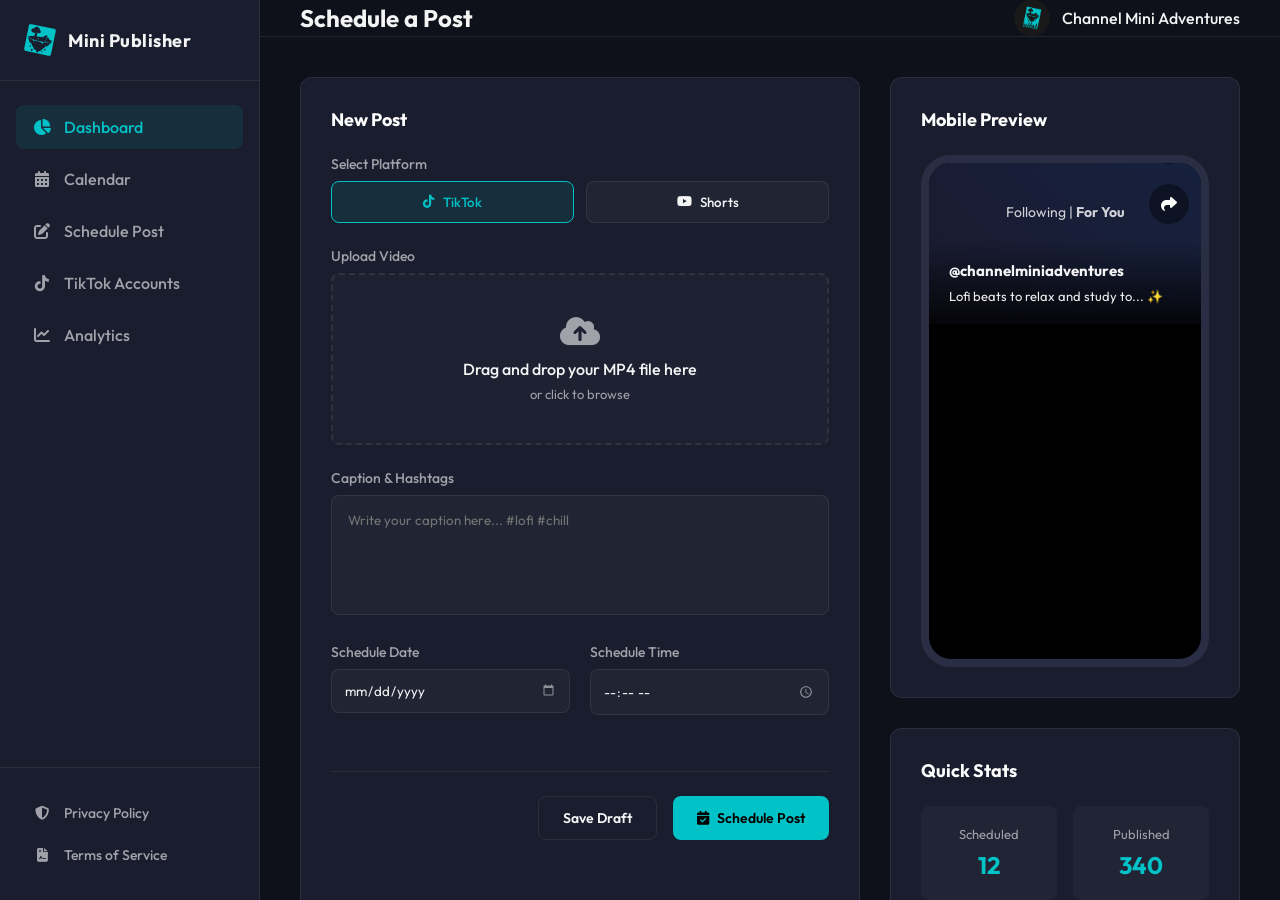
==== dashboard.html @ 5056a3d9 "Add fake login page for demonstration" ====
<!DOCTYPE html>
<html lang="en">
<head>
    <meta charset="UTF-8">
    <meta name="viewport" content="width=device-width, initial-scale=1.0">
    <title>Mini Publisher - Dashboard</title>
    <link rel="stylesheet" href="style.css">
    <link rel="preconnect" href="https://fonts.googleapis.com">
    <link rel="preconnect" href="https://fonts.gstatic.com" crossorigin>
    <link href="https://fonts.googleapis.com/css2?family=Outfit:wght@300;400;500;600;700&display=swap" rel="stylesheet">
    <link rel="stylesheet" href="https://cdnjs.cloudflare.com/ajax/libs/font-awesome/6.4.0/css/all.min.css">
    <link rel="icon" type="image/svg+xml" href="favicon.svg">
</head>
<body>
    <div class="app-container">
        <!-- Sidebar -->
        <aside class="sidebar">
            <div class="logo-area">
                <img src="favicon.svg" alt="Mini Publisher Logo" class="logo-img">
                <span class="logo-text">Mini Publisher</span>
            </div>
            
            <nav class="main-nav">
                <a href="#" class="nav-item active"><i class="fa-solid fa-chart-pie"></i> Dashboard</a>
                <a href="#" class="nav-item"><i class="fa-solid fa-calendar-days"></i> Calendar</a>
                <a href="#" class="nav-item"><i class="fa-solid fa-pen-to-square"></i> Schedule Post</a>
                <a href="#" class="nav-item"><i class="fa-brands fa-tiktok"></i> TikTok Accounts</a>
                <a href="#" class="nav-item"><i class="fa-solid fa-chart-line"></i> Analytics</a>
            </nav>

            <div class="sidebar-footer">
                <a href="privacy.html" class="nav-item footer-link"><i class="fa-solid fa-shield-halved"></i> Privacy Policy</a>
                <a href="terms.html" class="nav-item footer-link"><i class="fa-solid fa-file-contract"></i> Terms of Service</a>
            </div>
        </aside>

        <!-- Main Content -->
        <main class="main-content">
            <header class="topbar">
                <h2>Schedule a Post</h2>
                <div class="user-profile">
                    <img src="profile.png" alt="Channel Mini Adventures" class="avatar-img">
                    <span>Channel Mini Adventures</span>
                </div>
            </header>

            <div class="dashboard-grid">
                <!-- Post Composer -->
                <div class="card composer-card">
                    <h3>New Post</h3>
                    <form class="post-form">
                        <div class="form-group">
                            <label>Select Platform</label>
                            <div class="platform-selector">
                                <button type="button" class="platform-btn active"><i class="fa-brands fa-tiktok"></i> TikTok</button>
                                <button type="button" class="platform-btn"><i class="fa-brands fa-youtube"></i> Shorts</button>
                            </div>
                        </div>

                        <div class="form-group">
                            <label>Upload Video</label>
                            <div class="upload-area">
                                <i class="fa-solid fa-cloud-arrow-up"></i>
                                <p>Drag and drop your MP4 file here</p>
                                <span>or click to browse</span>
                            </div>
                        </div>

                        <div class="form-group">
                            <label>Caption & Hashtags</label>
                            <textarea placeholder="Write your caption here... #lofi #chill"></textarea>
                        </div>

                        <div class="form-row">
                            <div class="form-group half">
                                <label>Schedule Date</label>
                                <input type="date">
                            </div>
                            <div class="form-group half">
                                <label>Schedule Time</label>
                                <input type="time">
                            </div>
                        </div>

                        <div class="form-actions">
                            <button type="button" class="btn btn-secondary">Save Draft</button>
                            <button type="button" class="btn btn-primary"><i class="fa-solid fa-calendar-check"></i> Schedule Post</button>
                        </div>
                    </form>
                </div>

                <!-- Right Column (Preview & Stats) -->
                <div class="right-col">
                    <div class="card preview-card">
                        <h3>Mobile Preview</h3>
                        <div class="phone-mockup">
                            <div class="phone-screen">
                                <div class="tiktok-ui-placeholder">
                                    <div class="tt-header">Following | <b>For You</b></div>
                                    <div class="tt-side-actions">
                                        <div class="action-btn"><i class="fa-solid fa-heart"></i></div>
                                        <div class="action-btn"><i class="fa-solid fa-comment"></i></div>
                                        <div class="action-btn"><i class="fa-solid fa-bookmark"></i></div>
                                        <div class="action-btn"><i class="fa-solid fa-share"></i></div>
                                    </div>
                                    <div class="tt-bottom-info">
                                        <h4>@channelminiadventures</h4>
                                        <p>Lofi beats to relax and study to... ✨</p>
                                    </div>
                                </div>
                            </div>
                        </div>
                    </div>

                    <div class="card stats-card">
                        <h3>Quick Stats</h3>
                        <div class="stat-row">
                            <div class="stat-box">
                                <span>Scheduled</span>
                                <b>12</b>
                            </div>
                            <div class="stat-box">
                                <span>Published</span>
                                <b>340</b>
                            </div>
                        </div>
                    </div>
                </div>
            </div>
        </main>
    </div>
</body>
</html>
---- style.css ----
:root {
    --primary: #00c2c7;
    --primary-hover: #00a0a5;
    --bg-dark: #0f111a;
    --bg-card: #1a1d2d;
    --text-main: #f4f4f5;
    --text-muted: #a1a1aa;
    --border: rgba(255, 255, 255, 0.08);
}

* {
    margin: 0;
    padding: 0;
    box-sizing: border-box;
    font-family: 'Outfit', sans-serif;
}

body {
    background-color: var(--bg-dark);
    color: var(--text-main);
    min-height: 100vh;
}

.app-container {
    display: flex;
    height: 100vh;
}

/* Sidebar */
.sidebar {
    width: 260px;
    background-color: var(--bg-card);
    border-right: 1px solid var(--border);
    display: flex;
    flex-direction: column;
}

.logo-area {
    padding: 24px;
    display: flex;
    align-items: center;
    gap: 12px;
    border-bottom: 1px solid var(--border);
}

.logo-img {
    width: 32px;
    height: 32px;
    border-radius: 8px;
    object-fit: contain;
}

.logo-text {
    font-size: 18px;
    font-weight: 700;
    letter-spacing: 0.5px;
}

.main-nav {
    padding: 24px 16px;
    display: flex;
    flex-direction: column;
    gap: 8px;
    flex: 1;
}

.nav-item {
    display: flex;
    align-items: center;
    gap: 12px;
    padding: 12px 16px;
    color: var(--text-muted);
    text-decoration: none;
    border-radius: 8px;
    font-weight: 500;
    transition: all 0.2s ease;
}

.nav-item:hover, .nav-item.active {
    background: rgba(0, 194, 199, 0.1);
    color: var(--primary);
}

.nav-item i {
    width: 20px;
    text-align: center;
}

.sidebar-footer {
    padding: 24px 16px;
    border-top: 1px solid var(--border);
}

.footer-link {
    font-size: 14px;
}

/* Main Content */
.main-content {
    flex: 1;
    display: flex;
    flex-direction: column;
    overflow-y: auto;
}

.topbar {
    height: 80px;
    border-bottom: 1px solid var(--border);
    display: flex;
    align-items: center;
    justify-content: space-between;
    padding: 0 40px;
}

.user-profile {
    display: flex;
    align-items: center;
    gap: 12px;
    font-weight: 500;
}

.avatar-img {
    width: 36px;
    height: 36px;
    border-radius: 50%;
    object-fit: cover;
}

.dashboard-grid {
    padding: 40px;
    display: grid;
    grid-template-columns: 1fr 350px;
    gap: 30px;
    max-width: 1400px;
}

.card {
    background: var(--bg-card);
    border: 1px solid var(--border);
    border-radius: 12px;
    padding: 30px;
}

.card h3 {
    margin-bottom: 24px;
    font-size: 18px;
    color: #fff;
}

/* Form Styles */
.form-group {
    margin-bottom: 24px;
}

.form-group label {
    display: block;
    margin-bottom: 8px;
    font-size: 14px;
    color: var(--text-muted);
    font-weight: 500;
}

.platform-selector {
    display: flex;
    gap: 12px;
}

.platform-btn {
    flex: 1;
    background: rgba(255,255,255,0.03);
    border: 1px solid var(--border);
    padding: 12px;
    border-radius: 8px;
    color: var(--text-main);
    cursor: pointer;
    font-family: inherit;
    font-weight: 500;
    display: flex;
    align-items: center;
    justify-content: center;
    gap: 8px;
    transition: all 0.2s;
}

.platform-btn.active {
    border-color: var(--primary);
    background: rgba(0, 194, 199, 0.1);
    color: var(--primary);
}

.upload-area {
    border: 2px dashed var(--border);
    border-radius: 8px;
    padding: 40px;
    text-align: center;
    background: rgba(255,255,255,0.02);
    cursor: pointer;
    transition: border-color 0.2s;
}

.upload-area:hover {
    border-color: var(--primary);
}

.upload-area i {
    font-size: 32px;
    color: var(--text-muted);
    margin-bottom: 12px;
}

.upload-area p {
    font-weight: 500;
    margin-bottom: 4px;
}

.upload-area span {
    font-size: 13px;
    color: var(--text-muted);
}

textarea {
    width: 100%;
    height: 120px;
    background: rgba(255,255,255,0.03);
    border: 1px solid var(--border);
    border-radius: 8px;
    padding: 16px;
    color: var(--text-main);
    font-family: inherit;
    resize: none;
}

textarea:focus, input:focus {
    outline: none;
    border-color: var(--primary);
}

.form-row {
    display: flex;
    gap: 20px;
}

.form-group.half {
    flex: 1;
}

input[type="date"], input[type="time"] {
    width: 100%;
    background: rgba(255,255,255,0.03);
    border: 1px solid var(--border);
    border-radius: 8px;
    padding: 12px;
    color: var(--text-main);
    font-family: inherit;
}

input[type="date"]::-webkit-calendar-picker-indicator,
input[type="time"]::-webkit-calendar-picker-indicator {
    filter: invert(1);
    opacity: 0.5;
    cursor: pointer;
}

.form-actions {
    display: flex;
    justify-content: flex-end;
    gap: 16px;
    margin-top: 32px;
    border-top: 1px solid var(--border);
    padding-top: 24px;
}

.btn {
    padding: 12px 24px;
    border-radius: 8px;
    font-family: inherit;
    font-weight: 600;
    cursor: pointer;
    border: none;
    display: flex;
    align-items: center;
    gap: 8px;
    font-size: 14px;
    transition: all 0.2s;
}

.btn-secondary {
    background: transparent;
    border: 1px solid var(--border);
    color: var(--text-main);
}

.btn-secondary:hover {
    background: rgba(255,255,255,0.05);
}

.btn-primary {
    background: var(--primary);
    color: #000;
}

.btn-primary:hover {
    background: var(--primary-hover);
}

/* Right Column */
.right-col {
    display: flex;
    flex-direction: column;
    gap: 30px;
}

.phone-mockup {
    width: 100%;
    aspect-ratio: 9/16;
    background: #000;
    border-radius: 30px;
    border: 8px solid #2a2e45;
    position: relative;
    overflow: hidden;
}

.tiktok-ui-placeholder {
    height: 100%;
    background: linear-gradient(45deg, #1a1a2e, #16213e);
    position: relative;
    display: flex;
    flex-direction: column;
    justify-content: space-between;
}

.tt-header {
    text-align: center;
    padding: 40px 20px 20px;
    color: #fff;
    font-size: 14px;
    opacity: 0.8;
}

.tt-side-actions {
    position: absolute;
    right: 12px;
    bottom: 100px;
    display: flex;
    flex-direction: column;
    gap: 20px;
}

.action-btn {
    width: 40px;
    height: 40px;
    background: rgba(0,0,0,0.4);
    border-radius: 50%;
    display: flex;
    align-items: center;
    justify-content: center;
    color: #fff;
}

.tt-bottom-info {
    padding: 20px;
    background: linear-gradient(transparent, rgba(0,0,0,0.8));
}

.tt-bottom-info h4 {
    margin-bottom: 8px;
    font-size: 15px;
}

.tt-bottom-info p {
    font-size: 13px;
    color: #eee;
}

.stat-row {
    display: flex;
    gap: 16px;
}

.stat-box {
    flex: 1;
    background: rgba(255,255,255,0.03);
    padding: 20px;
    border-radius: 8px;
    text-align: center;
}

.stat-box span {
    display: block;
    font-size: 13px;
    color: var(--text-muted);
    margin-bottom: 8px;
}

.stat-box b {
    font-size: 24px;
    color: var(--primary);
}

/* Legal Pages */
.doc-container {
    max-width: 800px;
    margin: 40px auto;
}

.doc-container h1 { color: var(--primary); margin-bottom: 24px; }
.doc-container h2 { margin: 32px 0 16px; color: #fff; }
.doc-container p, .doc-container li { color: var(--text-muted); line-height: 1.6; margin-bottom: 16px; }
.doc-container ul { padding-left: 24px; }
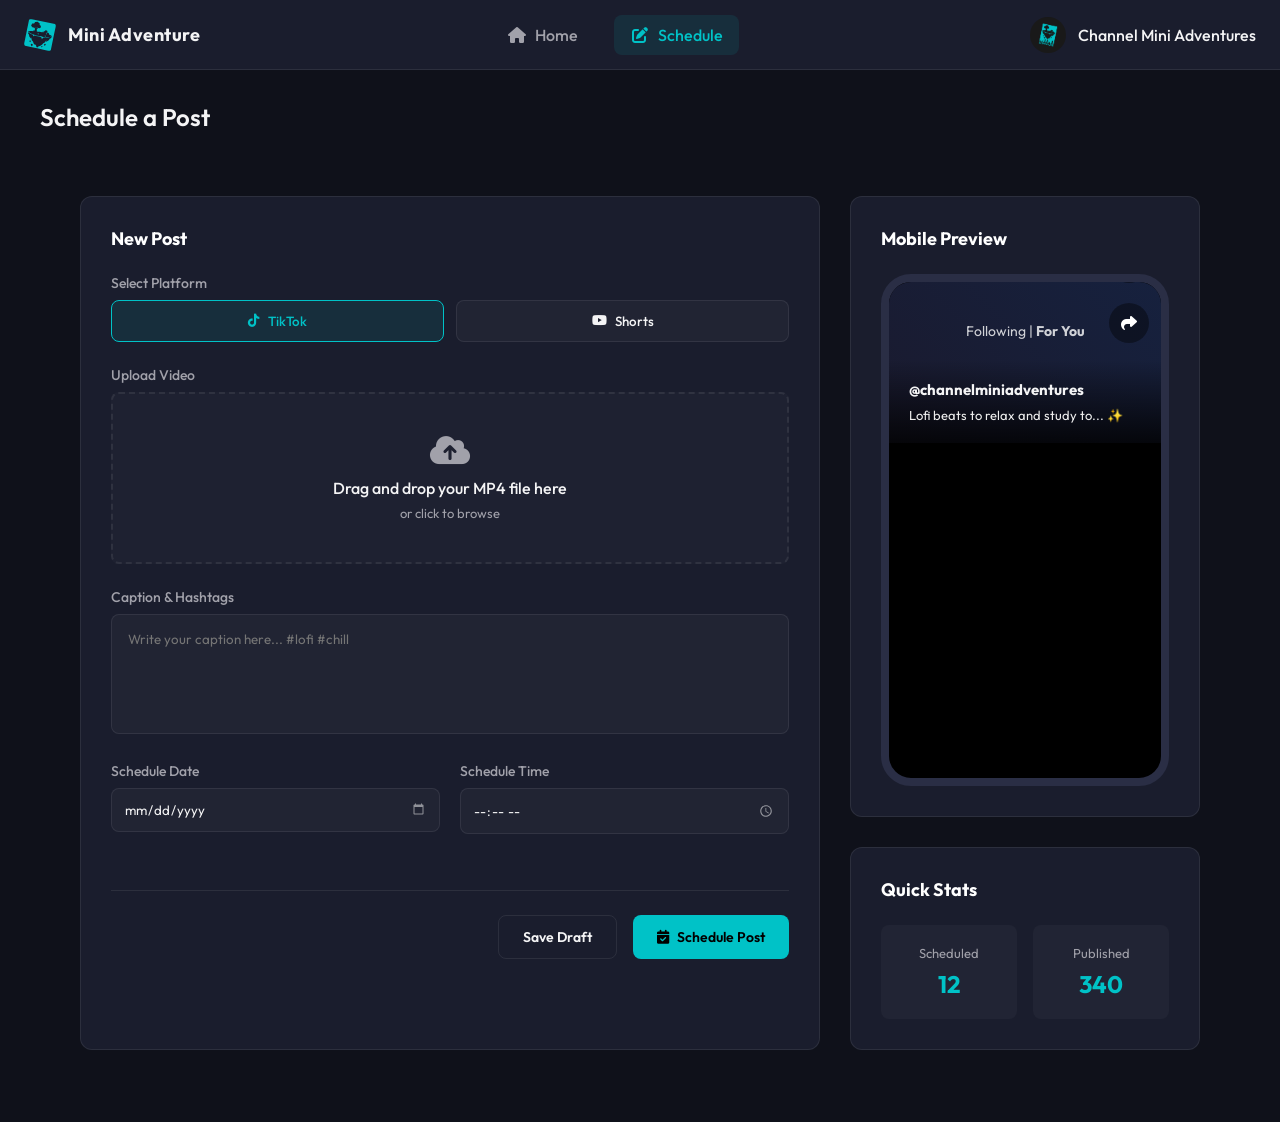
==== commit ddb9c681: "Add internal welcome screen and top header layout" ====
--- a/dashboard.html
+++ b/dashboard.html
@@ -12,36 +12,29 @@
     <link rel="icon" type="image/svg+xml" href="favicon.svg">
 </head>
 <body>
-    <div class="app-container">
-        <!-- Sidebar -->
-        <aside class="sidebar">
-            <div class="logo-area">
-                <img src="favicon.svg" alt="Mini Publisher Logo" class="logo-img">
-                <span class="logo-text">Mini Publisher</span>
+    <!-- Top Header Navigation -->
+    <header class="app-header">
+        <div class="header-logo">
+            <img src="favicon.svg" alt="Mini Publisher Logo" class="logo-img">
+            <span class="logo-text">Mini Adventure</span>
+        </div>
+        <nav class="header-nav">
+            <a href="index.html" class="nav-item"><i class="fa-solid fa-house"></i> Home</a>
+            <a href="dashboard.html" class="nav-item active"><i class="fa-solid fa-pen-to-square"></i> Schedule</a>
+        </nav>
+        <div class="header-actions">
+            <div class="user-profile">
+                <img src="profile.png" alt="Channel Mini Adventures" class="avatar-img">
+                <span>Channel Mini Adventures</span>
             </div>
-            
-            <nav class="main-nav">
-                <a href="#" class="nav-item active"><i class="fa-solid fa-chart-pie"></i> Dashboard</a>
-                <a href="#" class="nav-item"><i class="fa-solid fa-calendar-days"></i> Calendar</a>
-                <a href="#" class="nav-item"><i class="fa-solid fa-pen-to-square"></i> Schedule Post</a>
-                <a href="#" class="nav-item"><i class="fa-brands fa-tiktok"></i> TikTok Accounts</a>
-                <a href="#" class="nav-item"><i class="fa-solid fa-chart-line"></i> Analytics</a>
-            </nav>
+        </div>
+    </header>
 
-            <div class="sidebar-footer">
-                <a href="privacy.html" class="nav-item footer-link"><i class="fa-solid fa-shield-halved"></i> Privacy Policy</a>
-                <a href="terms.html" class="nav-item footer-link"><i class="fa-solid fa-file-contract"></i> Terms of Service</a>
-            </div>
-        </aside>
-
+    <div class="app-container no-sidebar">
         <!-- Main Content -->
         <main class="main-content">
-            <header class="topbar">
+            <header class="page-title">
                 <h2>Schedule a Post</h2>
-                <div class="user-profile">
-                    <img src="profile.png" alt="Channel Mini Adventures" class="avatar-img">
-                    <span>Channel Mini Adventures</span>
-                </div>
             </header>
 
             <div class="dashboard-grid">
--- a/style.css
+++ b/style.css
@@ -23,25 +23,74 @@
 
 .app-container {
     display: flex;
-    height: 100vh;
+    flex-direction: column;
+    min-height: 100vh;
+}
+
+/* Header Navbar */
+.app-header {
+    background: var(--bg-card);
+    border-bottom: 1px solid var(--border);
+    display: flex;
+    align-items: center;
+    justify-content: space-between;
+    padding: 0 24px;
+    height: 70px;
+    position: sticky;
+    top: 0;
+    z-index: 100;
+}
+
+.header-logo {
+    display: flex;
+    align-items: center;
+    gap: 12px;
+}
+
+.header-nav {
+    display: flex;
+    gap: 20px;
+}
+
+.header-nav .nav-item {
+    padding: 10px 16px;
+    text-decoration: none;
+    color: var(--text-muted);
+    font-weight: 500;
+    display: flex;
+    align-items: center;
+    gap: 8px;
+    border-radius: 8px;
+    transition: all 0.2s;
+}
+
+.header-nav .nav-item:hover, .header-nav .nav-item.active {
+    color: var(--primary);
+    background: rgba(0, 194, 199, 0.1);
+}
+
+.header-actions {
+    display: flex;
+    align-items: center;
+}
+
+.no-sidebar .main-content {
+    margin-left: 0;
+    padding: 32px 40px;
+    max-width: 1400px;
+    margin: 0 auto;
+    width: 100%;
+}
+
+.page-title {
+    margin-bottom: 24px;
+}
+.page-title h2 {
+    font-size: 24px;
+    font-weight: 600;
 }
 
 /* Sidebar */
-.sidebar {
-    width: 260px;
-    background-color: var(--bg-card);
-    border-right: 1px solid var(--border);
-    display: flex;
-    flex-direction: column;
-}
-
-.logo-area {
-    padding: 24px;
-    display: flex;
-    align-items: center;
-    gap: 12px;
-    border-bottom: 1px solid var(--border);
-}
 
 .logo-img {
     width: 32px;
@@ -101,15 +150,6 @@
     display: flex;
     flex-direction: column;
     overflow-y: auto;
-}
-
-.topbar {
-    height: 80px;
-    border-bottom: 1px solid var(--border);
-    display: flex;
-    align-items: center;
-    justify-content: space-between;
-    padding: 0 40px;
 }
 
 .user-profile {
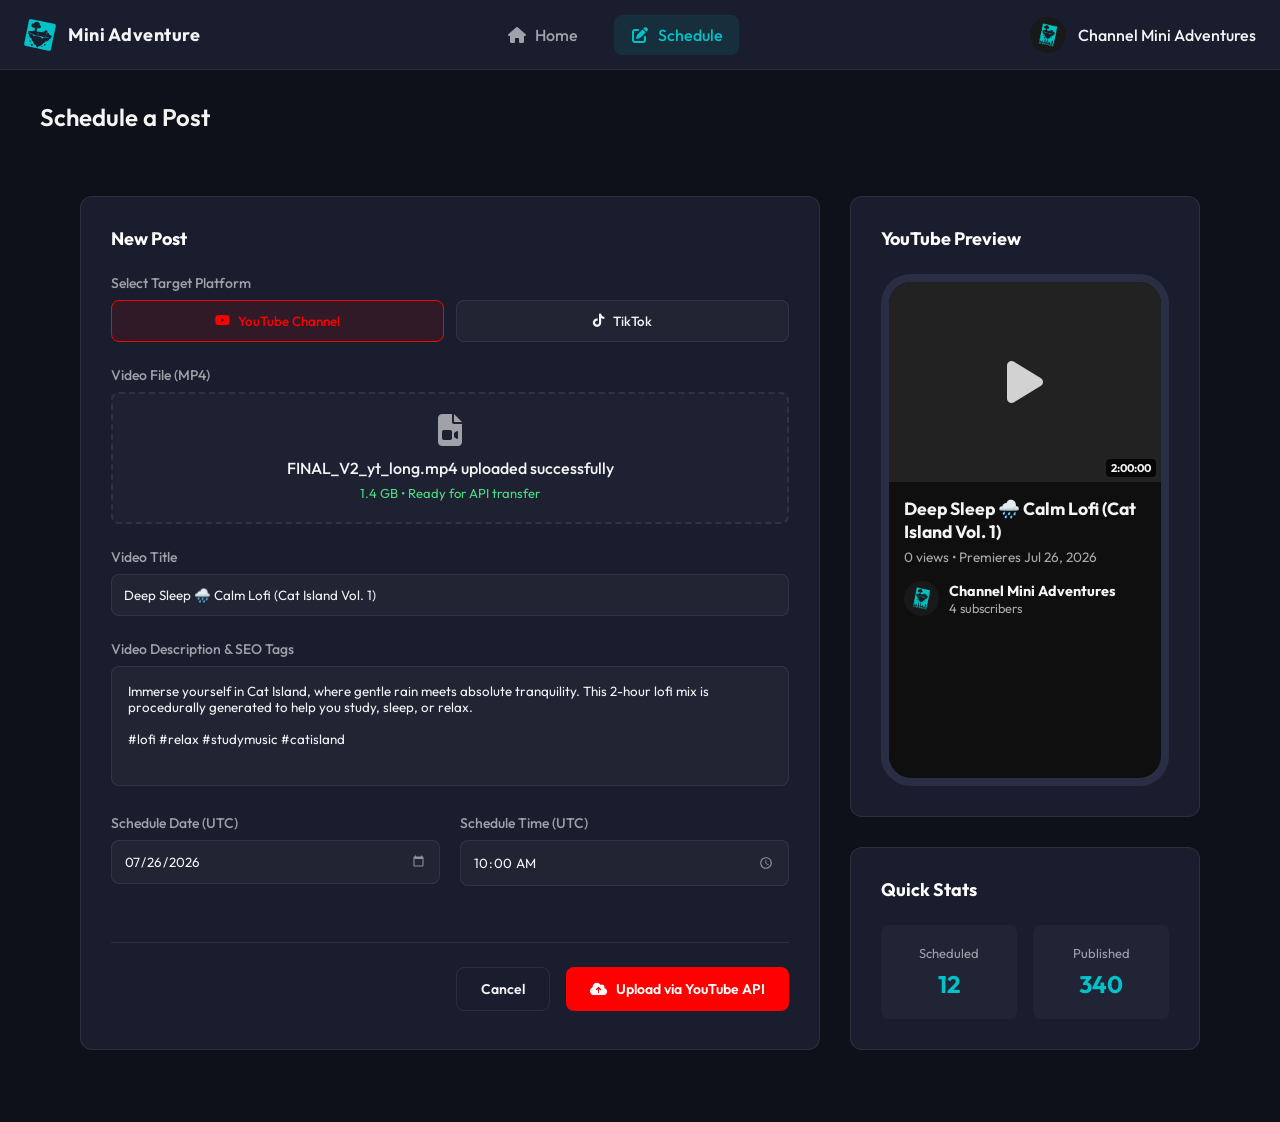
==== commit a7ba09b2: "Update dashboard to YouTube theme" ====
--- a/dashboard.html
+++ b/dashboard.html
@@ -43,41 +43,48 @@
                     <h3>New Post</h3>
                     <form class="post-form">
                         <div class="form-group">
-                            <label>Select Platform</label>
+                            <label>Select Target Platform</label>
                             <div class="platform-selector">
-                                <button type="button" class="platform-btn active"><i class="fa-brands fa-tiktok"></i> TikTok</button>
-                                <button type="button" class="platform-btn"><i class="fa-brands fa-youtube"></i> Shorts</button>
+                                <button type="button" class="platform-btn active" style="border-color: #ff0000; color: #ff0000; background: rgba(255,0,0,0.1);"><i class="fa-brands fa-youtube"></i> YouTube Channel</button>
+                                <button type="button" class="platform-btn"><i class="fa-brands fa-tiktok"></i> TikTok</button>
                             </div>
                         </div>
 
                         <div class="form-group">
-                            <label>Upload Video</label>
-                            <div class="upload-area">
-                                <i class="fa-solid fa-cloud-arrow-up"></i>
-                                <p>Drag and drop your MP4 file here</p>
-                                <span>or click to browse</span>
+                            <label>Video File (MP4)</label>
+                            <div class="upload-area" style="padding: 20px;">
+                                <i class="fa-solid fa-file-video"></i>
+                                <p>FINAL_V2_yt_long.mp4 uploaded successfully</p>
+                                <span style="color: #4ade80;">1.4 GB • Ready for API transfer</span>
                             </div>
                         </div>
 
                         <div class="form-group">
-                            <label>Caption & Hashtags</label>
-                            <textarea placeholder="Write your caption here... #lofi #chill"></textarea>
+                            <label>Video Title</label>
+                            <input type="text" value="Deep Sleep 🌧️ Calm Lofi (Cat Island Vol. 1)" style="width: 100%; background: rgba(255,255,255,0.03); border: 1px solid var(--border); border-radius: 8px; padding: 12px; color: var(--text-main); font-family: inherit;">
+                        </div>
+
+                        <div class="form-group">
+                            <label>Video Description & SEO Tags</label>
+                            <textarea>Immerse yourself in Cat Island, where gentle rain meets absolute tranquility. This 2-hour lofi mix is procedurally generated to help you study, sleep, or relax.
+
+#lofi #relax #studymusic #catisland</textarea>
                         </div>
 
                         <div class="form-row">
                             <div class="form-group half">
-                                <label>Schedule Date</label>
-                                <input type="date">
+                                <label>Schedule Date (UTC)</label>
+                                <input type="date" value="2026-07-26">
                             </div>
                             <div class="form-group half">
-                                <label>Schedule Time</label>
-                                <input type="time">
+                                <label>Schedule Time (UTC)</label>
+                                <input type="time" value="10:00">
                             </div>
                         </div>
 
                         <div class="form-actions">
-                            <button type="button" class="btn btn-secondary">Save Draft</button>
-                            <button type="button" class="btn btn-primary"><i class="fa-solid fa-calendar-check"></i> Schedule Post</button>
+                            <button type="button" class="btn btn-secondary">Cancel</button>
+                            <button type="button" class="btn btn-primary" style="background: #ff0000; color: #fff;"><i class="fa-solid fa-cloud-arrow-up"></i> Upload via YouTube API</button>
                         </div>
                     </form>
                 </div>
@@ -85,20 +92,22 @@
                 <!-- Right Column (Preview & Stats) -->
                 <div class="right-col">
                     <div class="card preview-card">
-                        <h3>Mobile Preview</h3>
-                        <div class="phone-mockup">
-                            <div class="phone-screen">
-                                <div class="tiktok-ui-placeholder">
-                                    <div class="tt-header">Following | <b>For You</b></div>
-                                    <div class="tt-side-actions">
-                                        <div class="action-btn"><i class="fa-solid fa-heart"></i></div>
-                                        <div class="action-btn"><i class="fa-solid fa-comment"></i></div>
-                                        <div class="action-btn"><i class="fa-solid fa-bookmark"></i></div>
-                                        <div class="action-btn"><i class="fa-solid fa-share"></i></div>
-                                    </div>
-                                    <div class="tt-bottom-info">
-                                        <h4>@channelminiadventures</h4>
-                                        <p>Lofi beats to relax and study to... ✨</p>
+                        <h3>YouTube Preview</h3>
+                        <div class="phone-mockup" style="background: #0f0f0f; display: flex; flex-direction: column;">
+                            <div class="phone-screen" style="padding: 0; display: flex; flex-direction: column; justify-content: flex-start;">
+                                <div style="width: 100%; height: 200px; background: #222; display: flex; align-items: center; justify-content: center; position: relative;">
+                                    <i class="fa-solid fa-play" style="font-size: 3rem; color: rgba(255,255,255,0.8);"></i>
+                                    <div style="position: absolute; bottom: 5px; right: 5px; background: rgba(0,0,0,0.8); padding: 2px 5px; border-radius: 4px; font-size: 0.7rem; font-weight: bold;">2:00:00</div>
+                                </div>
+                                <div style="padding: 15px;">
+                                    <h4 style="font-size: 1.1rem; margin-bottom: 5px;">Deep Sleep 🌧️ Calm Lofi (Cat Island Vol. 1)</h4>
+                                    <p style="color: #aaa; font-size: 0.85rem; margin-bottom: 15px;">0 views • Premieres Jul 26, 2026</p>
+                                    <div style="display: flex; align-items: center; gap: 10px;">
+                                        <img src="profile.png" alt="Channel" style="width: 35px; height: 35px; border-radius: 50%;">
+                                        <div>
+                                            <div style="font-weight: bold; font-size: 0.9rem;">Channel Mini Adventures</div>
+                                            <div style="color: #aaa; font-size: 0.8rem;">4 subscribers</div>
+                                        </div>
                                     </div>
                                 </div>
                             </div>
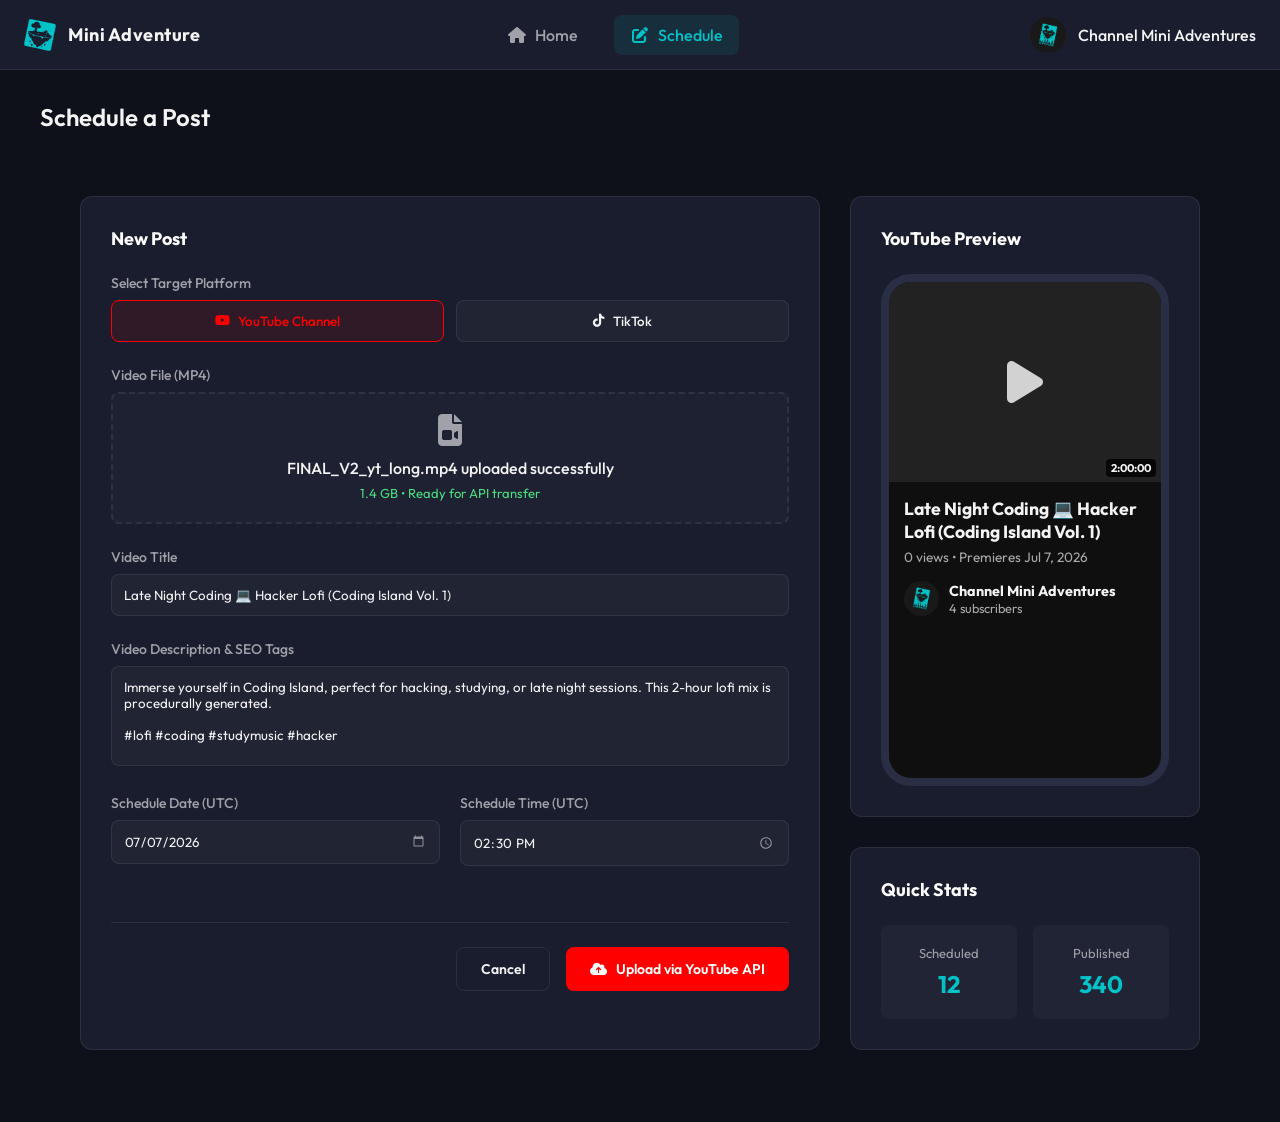
==== commit e42b8f38: "Update fake terminal logs and form for Coding Island" ====
--- a/dashboard.html
+++ b/dashboard.html
@@ -61,30 +61,30 @@
 
                         <div class="form-group">
                             <label>Video Title</label>
-                            <input type="text" value="Deep Sleep 🌧️ Calm Lofi (Cat Island Vol. 1)" style="width: 100%; background: rgba(255,255,255,0.03); border: 1px solid var(--border); border-radius: 8px; padding: 12px; color: var(--text-main); font-family: inherit;">
+                            <input type="text" value="Late Night Coding 💻 Hacker Lofi (Coding Island Vol. 1)" style="width: 100%; background: rgba(255,255,255,0.03); border: 1px solid var(--border); border-radius: 8px; padding: 12px; color: var(--text-main); font-family: inherit;">
                         </div>
 
                         <div class="form-group">
                             <label>Video Description & SEO Tags</label>
-                            <textarea>Immerse yourself in Cat Island, where gentle rain meets absolute tranquility. This 2-hour lofi mix is procedurally generated to help you study, sleep, or relax.
-
-#lofi #relax #studymusic #catisland</textarea>
+                            <textarea style="width: 100%; background: rgba(255,255,255,0.03); border: 1px solid var(--border); border-radius: 8px; padding: 12px; color: var(--text-main); font-family: inherit; height: 100px;">Immerse yourself in Coding Island, perfect for hacking, studying, or late night sessions. This 2-hour lofi mix is procedurally generated.
+
+#lofi #coding #studymusic #hacker</textarea>
                         </div>
 
                         <div class="form-row">
                             <div class="form-group half">
                                 <label>Schedule Date (UTC)</label>
-                                <input type="date" value="2026-07-26">
+                                <input type="date" value="2026-07-07">
                             </div>
                             <div class="form-group half">
                                 <label>Schedule Time (UTC)</label>
-                                <input type="time" value="10:00">
+                                <input type="time" value="14:30">
                             </div>
                         </div>
 
                         <div class="form-actions">
                             <button type="button" class="btn btn-secondary">Cancel</button>
-                            <button type="button" class="btn btn-primary" style="background: #ff0000; color: #fff;"><i class="fa-solid fa-cloud-arrow-up"></i> Upload via YouTube API</button>
+                            <button type="button" id="upload-btn" onclick="startFakeUpload()" class="btn btn-primary" style="background: #ff0000; color: #fff;"><i class="fa-solid fa-cloud-arrow-up"></i> Upload via YouTube API</button>
                         </div>
                     </form>
                 </div>
@@ -100,8 +100,8 @@
                                     <div style="position: absolute; bottom: 5px; right: 5px; background: rgba(0,0,0,0.8); padding: 2px 5px; border-radius: 4px; font-size: 0.7rem; font-weight: bold;">2:00:00</div>
                                 </div>
                                 <div style="padding: 15px;">
-                                    <h4 style="font-size: 1.1rem; margin-bottom: 5px;">Deep Sleep 🌧️ Calm Lofi (Cat Island Vol. 1)</h4>
-                                    <p style="color: #aaa; font-size: 0.85rem; margin-bottom: 15px;">0 views • Premieres Jul 26, 2026</p>
+                                    <h4 style="font-size: 1.1rem; margin-bottom: 5px;">Late Night Coding 💻 Hacker Lofi (Coding Island Vol. 1)</h4>
+                                    <p style="color: #aaa; font-size: 0.85rem; margin-bottom: 15px;">0 views • Premieres Jul 7, 2026</p>
                                     <div style="display: flex; align-items: center; gap: 10px;">
                                         <img src="profile.png" alt="Channel" style="width: 35px; height: 35px; border-radius: 50%;">
                                         <div>
@@ -131,5 +131,91 @@
             </div>
         </main>
     </div>
+    <!-- Fake Terminal Modal -->
+    <div id="terminal-modal" style="display: none; position: fixed; top: 0; left: 0; width: 100%; height: 100%; background: rgba(0,0,0,0.8); z-index: 9999; justify-content: center; align-items: center;">
+        <div style="background: #000; width: 80%; max-width: 800px; height: 500px; border-radius: 8px; border: 1px solid #333; box-shadow: 0 10px 30px rgba(0,0,0,0.5); display: flex; flex-direction: column; overflow: hidden; font-family: monospace;">
+            <div style="background: #111; padding: 10px 15px; border-bottom: 1px solid #333; display: flex; justify-content: space-between; align-items: center;">
+                <span style="color: #888; font-size: 0.85rem;">mini_Operario - YouTube API Daemon</span>
+                <div style="display: flex; gap: 8px;">
+                    <div style="width: 12px; height: 12px; border-radius: 50%; background: #ff5f56;"></div>
+                    <div style="width: 12px; height: 12px; border-radius: 50%; background: #ffbd2e;"></div>
+                    <div style="width: 12px; height: 12px; border-radius: 50%; background: #27c93f;"></div>
+                </div>
+            </div>
+            <div id="terminal-output" style="padding: 20px; color: #0f0; overflow-y: auto; flex: 1; font-size: 0.9rem; line-height: 1.5;">
+            </div>
+        </div>
+    </div>
+
+    <script>
+        function startFakeUpload() {
+            const btn = document.getElementById('upload-btn');
+            btn.innerHTML = '<i class="fa-solid fa-circle-notch fa-spin"></i> Initializing API...';
+            btn.style.opacity = '0.8';
+            btn.style.pointerEvents = 'none';
+            
+            setTimeout(() => {
+                btn.innerHTML = '<i class="fa-solid fa-check"></i> Command sent to background worker';
+                btn.style.background = '#22c55e';
+                btn.style.opacity = '1';
+                
+                setTimeout(runFakeTerminal, 800);
+            }, 1500);
+        }
+
+        function runFakeTerminal() {
+            const modal = document.getElementById('terminal-modal');
+            const output = document.getElementById('terminal-output');
+            modal.style.display = 'flex';
+            
+            const logs = [
+                "root@mini-publisher:~# python run_operario.py --target youtube --force",
+                "[INFO] Booting mini_Operario Publisher Daemon...",
+                "[INFO] Loading OAuth2 credentials from client_secrets.json...",
+                "[SUCCESS] Authenticated with YouTube Data API v3 as 'Channel Mini Adventures'.",
+                "[INFO] Found pending video job: 'Late Night Coding 💻 Hacker Lofi (Coding Island Vol. 1)'",
+                "[INFO] Resolving file path: F:/04 - Audiovisual/canal roblox/mini_adventure_v2/studio/library/coding/FINAL_V2_yt_long.mp4",
+                "[INFO] File size: 1.4 GB. Initializing resumable upload session...",
+                "[INFO] Uploading chunk 1/15 (0%)...",
+                "[INFO] Uploading chunk 4/15 (26%)...",
+                "[INFO] Uploading chunk 8/15 (53%)...",
+                "[INFO] Uploading chunk 12/15 (80%)...",
+                "[INFO] Uploading chunk 15/15 (100%)...",
+                "[SUCCESS] Video payload transferred successfully.",
+                "[INFO] Setting video metadata (Title, Description, Tags)...",
+                "[INFO] Setting publication schedule to: 2026-07-07T14:30:00Z",
+                "[SUCCESS] Video officially scheduled via YouTube API!",
+                "[INFO] Video ID returned: xYz129aBc",
+                "root@mini-publisher:~# _"
+            ];
+
+            let i = 0;
+            output.innerHTML = "";
+            
+            function typeLine() {
+                if (i < logs.length) {
+                    const p = document.createElement('div');
+                    p.style.marginBottom = "5px";
+                    if (logs[i].includes("[SUCCESS]")) p.style.color = "#4ade80";
+                    else if (logs[i].includes("root@")) p.style.color = "#fff";
+                    else p.style.color = "#0f0";
+                    
+                    p.innerText = logs[i];
+                    output.appendChild(p);
+                    output.scrollTop = output.scrollHeight;
+                    i++;
+                    
+                    // Simulate different speeds for different actions
+                    let delay = 600;
+                    if (logs[i-1].includes("chunk")) delay = 400; // fast upload chunks
+                    else if (logs[i-1].includes("root@")) delay = 1500;
+                    else if (logs[i-1].includes("API v3")) delay = 1200;
+                    
+                    setTimeout(typeLine, delay + Math.random() * 300);
+                }
+            }
+            typeLine();
+        }
+    </script>
 </body>
 </html>
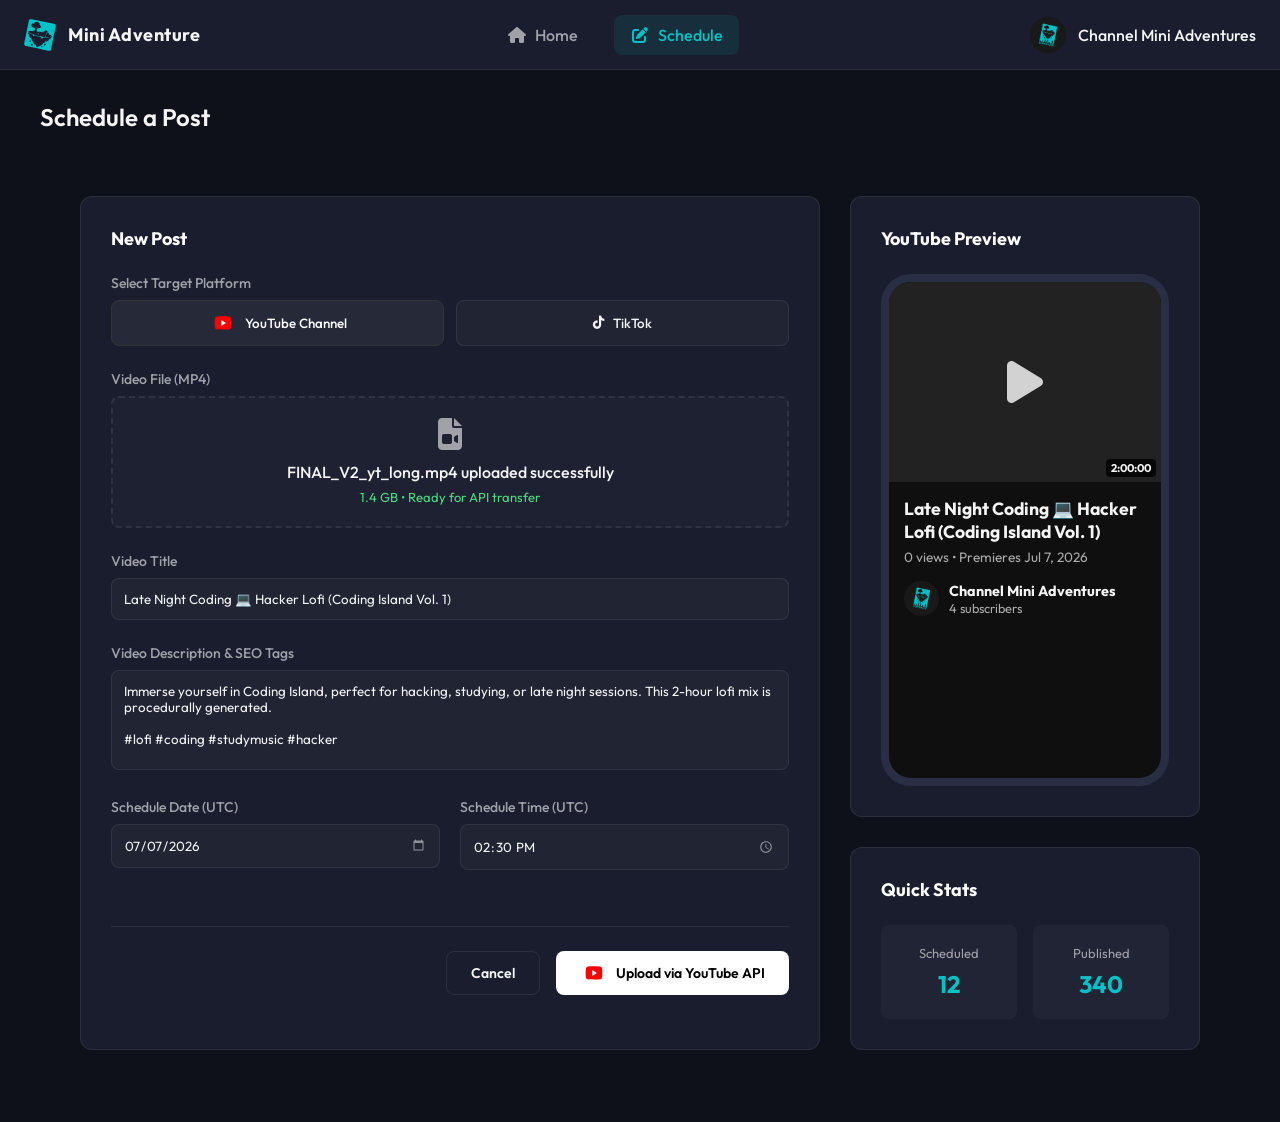
==== commit 83a1d690: "fix: YouTube branding compliance" ====
--- a/dashboard.html
+++ b/dashboard.html
@@ -45,7 +45,13 @@
                         <div class="form-group">
                             <label>Select Target Platform</label>
                             <div class="platform-selector">
-                                <button type="button" class="platform-btn active" style="border-color: #ff0000; color: #ff0000; background: rgba(255,0,0,0.1);"><i class="fa-brands fa-youtube"></i> YouTube Channel</button>
+                                <button type="button" class="platform-btn active" style="border-color: #333; color: #fff; background: rgba(255,255,255,0.05); display: flex; align-items: center; gap: 8px;">
+                                    <svg viewBox="0 0 24 24" height="20" width="28" preserveAspectRatio="xMidYMid meet" focusable="false" style="display: block;">
+                                      <path d="M21.582,6.186c-0.23-0.86-0.908-1.538-1.768-1.768C18.254,4,12,4,12,4S5.746,4,4.186,4.418 c-0.86,0.23-1.538,0.908-1.768,1.768C2,7.746,2,12,2,12s0,4.254,0.418,5.814c0.23,0.86,0.908,1.538,1.768,1.768 C5.746,20,12,20,12,20s6.254,0,7.814-0.418c0.86-0.23,1.538-0.908,1.768-1.768C22,16.254,22,12,22,12S22,7.746,21.582,6.186z" fill="#FF0000"></path>
+                                      <path d="M10,15.464L15.5,12L10,8.536V15.464z" fill="#FFFFFF"></path>
+                                    </svg>
+                                    YouTube Channel
+                                </button>
                                 <button type="button" class="platform-btn"><i class="fa-brands fa-tiktok"></i> TikTok</button>
                             </div>
                         </div>
@@ -84,7 +90,13 @@
 
                         <div class="form-actions">
                             <button type="button" class="btn btn-secondary">Cancel</button>
-                            <button type="button" id="upload-btn" onclick="startFakeUpload()" class="btn btn-primary" style="background: #ff0000; color: #fff;"><i class="fa-solid fa-cloud-arrow-up"></i> Upload via YouTube API</button>
+                            <button type="button" id="upload-btn" onclick="startFakeUpload()" class="btn btn-primary" style="background: #ffffff; color: #000; display: flex; align-items: center; justify-content: center; gap: 8px; font-weight: 600;">
+                                <svg viewBox="0 0 24 24" height="20" width="28" preserveAspectRatio="xMidYMid meet" focusable="false" style="display: block;">
+                                  <path d="M21.582,6.186c-0.23-0.86-0.908-1.538-1.768-1.768C18.254,4,12,4,12,4S5.746,4,4.186,4.418 c-0.86,0.23-1.538,0.908-1.768,1.768C2,7.746,2,12,2,12s0,4.254,0.418,5.814c0.23,0.86,0.908,1.538,1.768,1.768 C5.746,20,12,20,12,20s6.254,0,7.814-0.418c0.86-0.23,1.538-0.908,1.768-1.768C22,16.254,22,12,22,12S22,7.746,21.582,6.186z" fill="#FF0000"></path>
+                                  <path d="M10,15.464L15.5,12L10,8.536V15.464z" fill="#FFFFFF"></path>
+                                </svg>
+                                Upload via YouTube API
+                            </button>
                         </div>
                     </form>
                 </div>
